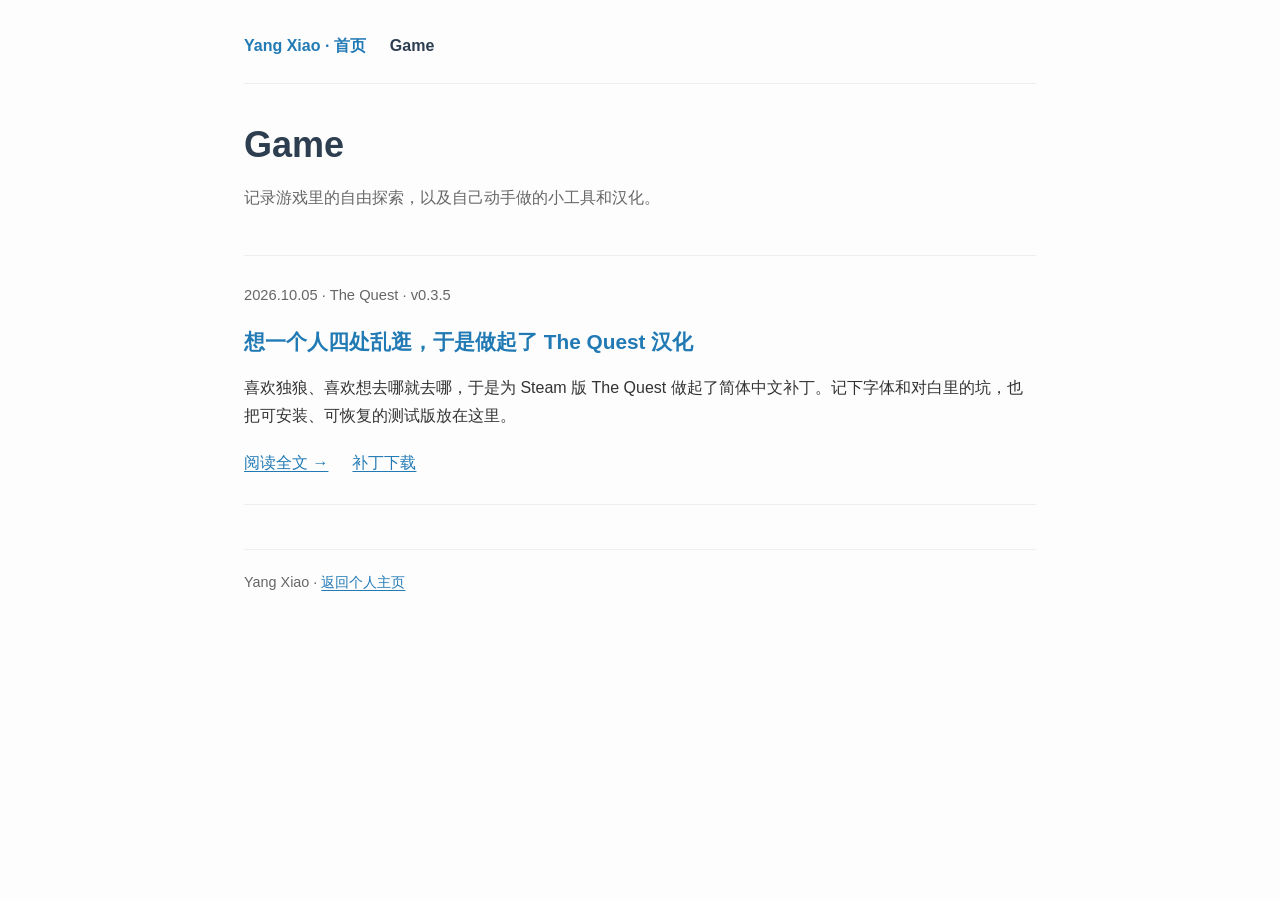
==== game/index.html @ 761d9aa5 "Add Game section and The Quest Chinese patch blog" ====
<!doctype html>
<html lang="zh-CN">
<head>
    <meta charset="UTF-8">
    <meta name="viewport" content="width=device-width, initial-scale=1">
    <meta name="description" content="Yang Xiao 的 Game 板块：游戏探索、The Quest 汉化记录与补丁下载。">
    <title>Game | Yang Xiao</title>
    <link rel="stylesheet" href="game.css">
</head>
<body>
<div class="page">
    <nav class="site-nav" aria-label="网站导航"><a href="../">Yang Xiao · 首页</a><a href="./" aria-current="page">Game</a></nav>
    <header><h1>Game</h1><p class="intro">记录游戏里的自由探索，以及自己动手做的小工具和汉化。</p></header>
    <main>
        <article class="post-card">
            <p class="meta"><time datetime="2026-10-05">2026.10.05</time> · The Quest · v0.3.5</p>
            <h2><a href="the-quest-zhcn/">想一个人四处乱逛，于是做起了 The Quest 汉化</a></h2>
            <p>喜欢独狼、喜欢想去哪就去哪，于是为 Steam 版 The Quest 做起了简体中文补丁。记下字体和对白里的坑，也把可安装、可恢复的测试版放在这里。</p>
            <div class="links"><a href="the-quest-zhcn/">阅读全文 →</a><a href="the-quest-zhcn/#download">补丁下载</a></div>
        </article>
    </main>
    <footer>Yang Xiao · <a href="../">返回个人主页</a></footer>
</div>
</body>
</html>
---- game/game.css ----
:root {
    --primary-color: #2c3e50;
    --accent-color: #3498db;
    --bg-color: #fdfdfd;
    --text-color: #333;
    --light-text: #666;
}
* { box-sizing: border-box; }
body {
    margin: 0;
    color: var(--text-color);
    background: var(--bg-color);
    font: 16px/1.8 -apple-system, BlinkMacSystemFont, "Segoe UI", "Microsoft YaHei", sans-serif;
}
a { color: #227ab5; text-underline-offset: 3px; }
a:hover { color: #15567f; }
a:focus-visible, summary:focus-visible { outline: 3px solid #3498db; outline-offset: 4px; }
.page { max-width: 840px; margin: 0 auto; padding: 32px 24px 48px; }
.site-nav { display: flex; flex-wrap: wrap; gap: 12px 24px; padding-bottom: 22px; border-bottom: 1px solid #eee; }
.site-nav a { text-decoration: none; font-weight: 600; }
.site-nav [aria-current] { color: var(--primary-color); }
header { padding: 36px 0 24px; }
h1 { margin: 0 0 14px; color: var(--primary-color); font-size: clamp(1.7rem, 5vw, 2.25rem); line-height: 1.4; }
h2 { margin: 32px 0 16px; padding-left: 12px; border-left: 4px solid var(--accent-color); color: var(--primary-color); font-size: 1.3rem; line-height: 1.5; }
h3 { margin: 0 0 12px; font-size: 1.25rem; line-height: 1.5; }
p { margin: 0 0 18px; }
.meta { color: var(--light-text); font-size: .92rem; }
.intro { color: var(--light-text); }
.post-card { padding: 26px 0; border-top: 1px solid #eee; border-bottom: 1px solid #eee; }
.post-card h2 { margin: 12px 0 16px; padding: 0; border: 0; }
.post-card h2 a { text-decoration: none; }
.links { display: flex; gap: 12px 24px; flex-wrap: wrap; }
.download-box { border: 1px solid #d8e5ee; border-radius: 8px; background: #f5f9fc; padding: 22px; margin: 28px 0; }
.download-box h2 { margin-top: 0; }
.download-button { display: inline-block; padding: 10px 18px; background: #227ab5; border-radius: 5px; color: white; font-weight: 600; text-decoration: none; }
.download-button:hover { background: #15567f; color: white; }
.file-info { margin: 12px 0 0; color: var(--light-text); font-size: .9rem; }
code { font: .92em/1.5 Consolas, monospace; background: #edf1f4; border-radius: 3px; padding: 2px 4px; }
.checksum { display: block; overflow-wrap: anywhere; white-space: normal; margin-top: 6px; }
ol, ul { padding-left: 1.5em; }
li { margin-bottom: 8px; }
figure { margin: 24px 0; }
figure img { display: block; width: 100%; height: auto; border: 1px solid #eee; border-radius: 6px; }
figcaption { margin-top: 8px; color: var(--light-text); font-size: .9rem; }
details { margin-top: 16px; }
summary { cursor: pointer; color: #227ab5; }
footer { margin-top: 44px; padding-top: 20px; border-top: 1px solid #eee; color: var(--light-text); font-size: .9rem; }
@media (max-width: 540px) {
    .page { padding: 20px 18px 32px; }
    header { padding-top: 26px; }
    .download-box { padding: 18px; }
    .download-button { width: 100%; text-align: center; }
}
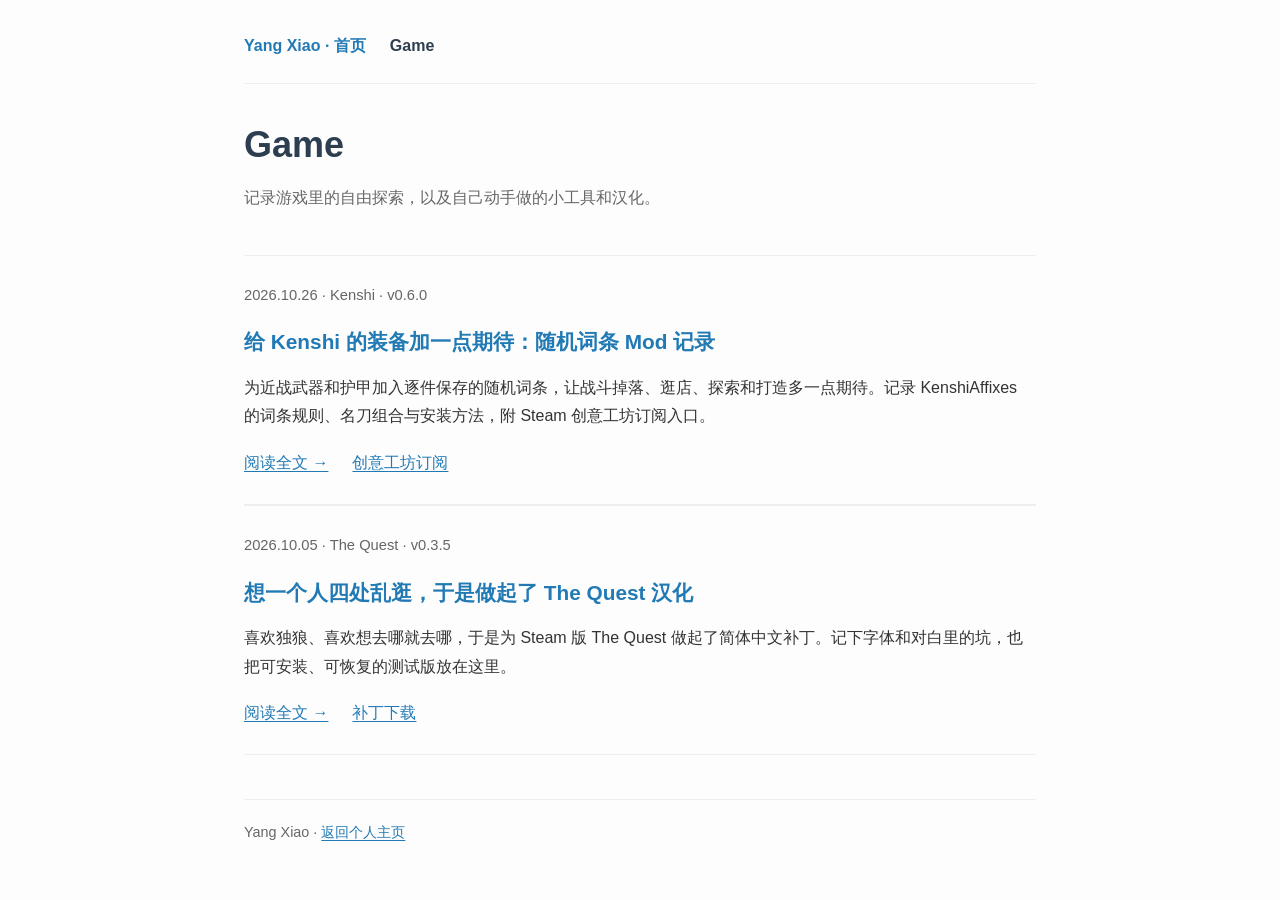
==== commit 4dccd9ae: "Document KenshiAffixes mod in Game section" ====
--- a/game/index.html
+++ b/game/index.html
@@ -3,7 +3,7 @@
 <head>
     <meta charset="UTF-8">
     <meta name="viewport" content="width=device-width, initial-scale=1">
-    <meta name="description" content="Yang Xiao 的 Game 板块：游戏探索、The Quest 汉化记录与补丁下载。">
+    <meta name="description" content="Yang Xiao 的 Game 板块：游戏探索、Kenshi 装备随机词条 Mod、The Quest 汉化记录与补丁下载。">
     <title>Game | Yang Xiao</title>
     <link rel="stylesheet" href="game.css">
 </head>
@@ -12,6 +12,12 @@
     <nav class="site-nav" aria-label="网站导航"><a href="../">Yang Xiao · 首页</a><a href="./" aria-current="page">Game</a></nav>
     <header><h1>Game</h1><p class="intro">记录游戏里的自由探索，以及自己动手做的小工具和汉化。</p></header>
     <main>
+        <article class="post-card">
+            <p class="meta"><time datetime="2026-10-26">2026.10.26</time> · Kenshi · v0.6.0</p>
+            <h2><a href="kenshi-affixes/">给 Kenshi 的装备加一点期待：随机词条 Mod 记录</a></h2>
+            <p>为近战武器和护甲加入逐件保存的随机词条，让战斗掉落、逛店、探索和打造多一点期待。记录 KenshiAffixes 的词条规则、名刀组合与安装方法，附 Steam 创意工坊订阅入口。</p>
+            <div class="links"><a href="kenshi-affixes/">阅读全文 →</a><a href="https://steamcommunity.com/sharedfiles/filedetails/?id=3821983877">创意工坊订阅</a></div>
+        </article>
         <article class="post-card">
             <p class="meta"><time datetime="2026-10-05">2026.10.05</time> · The Quest · v0.3.5</p>
             <h2><a href="the-quest-zhcn/">想一个人四处乱逛，于是做起了 The Quest 汉化</a></h2>
